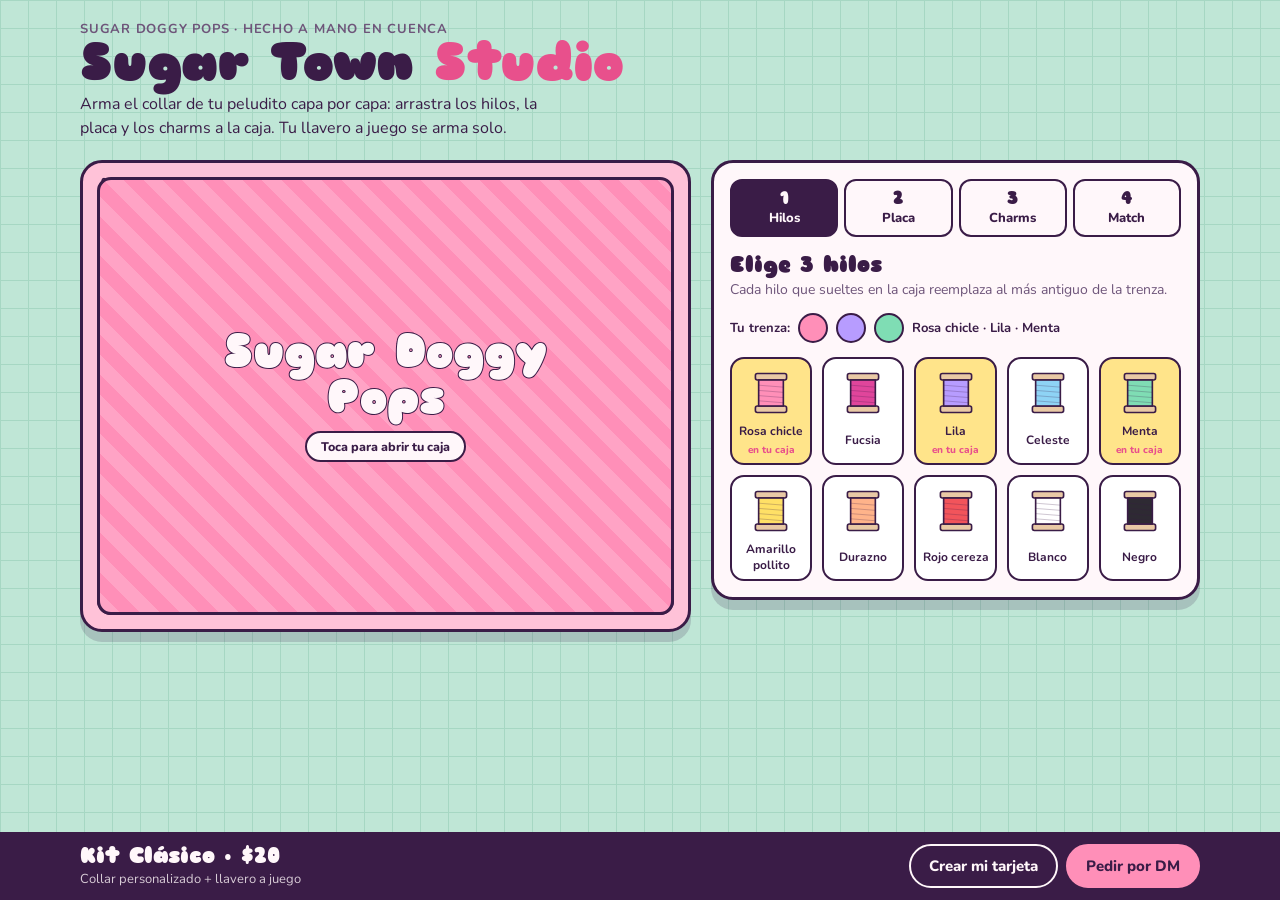
==== studio/index.html @ d98aad92 "Add Sugar Town Studio interactive collar builder prototype Drag-and-drop configurator for Sugar Dogg" ====
<!doctype html>
<html lang="es">
<head>
<meta charset="utf-8">
<meta name="viewport" content="width=device-width,initial-scale=1,viewport-fit=cover">
<title>Sugar Town Studio</title>
<meta name="claude:viewport-fit-sides" content="cover">
<link rel="preconnect" href="https://fonts.googleapis.com">
<link rel="stylesheet" href="https://fonts.googleapis.com/css2?family=Sniglet:wght@400;800&family=Nunito:wght@500;700;800&display=swap">
<style>
/* Layout: a craft workbench seen from above — mint cutting mat, an open gift box in the middle holding the collar, trays of materials beside it. One deliberate pastel world, single theme by choice. */
:root{
  --mat:#BFE6D6;        /* cutting mat */
  --mat-line:#A6D7C3;
  --ink:#3A1C47;        /* deep plum, all text and outlines */
  --ink-soft:#6E557A;
  --pink:#FF8FB8;       /* brand candy pink */
  --pink-deep:#E8508C;
  --butter:#FFE48A;
  --lilac:#CDB6FF;
  --paper:#FFF7FA;
  --box:#FFC2D8;
  --silver:#CFD5DD;
  --display:"Sniglet","Arial Rounded MT Bold","Trebuchet MS",sans-serif;
  --body:"Nunito","Avenir Next","Segoe UI",system-ui,sans-serif;
  color-scheme:light;
}
*{box-sizing:border-box}
[hidden]{display:none!important}
html,body{min-height:100%}
body{
  margin:0;font-family:var(--body);color:var(--ink);font-size:15px;
  background-color:var(--mat);
  background-image:
    linear-gradient(var(--mat-line) 1px,transparent 1px),
    linear-gradient(90deg,var(--mat-line) 1px,transparent 1px);
  background-size:28px 28px;
  padding-left:max(16px,env(safe-area-inset-left,0px));
  padding-right:max(16px,env(safe-area-inset-right,0px));
  padding-block:20px 140px;
}
.wrap{max-width:1120px;margin:0 auto;display:grid;gap:20px}
header{display:flex;flex-wrap:wrap;align-items:flex-end;justify-content:space-between;gap:8px 20px}
h1{font-family:var(--display);font-weight:800;font-size:clamp(30px,6vw,52px);line-height:.95;margin:0;letter-spacing:-.01em;text-wrap:balance}
h1 span{color:var(--pink-deep)}
.tag{font-size:13px;font-weight:700;color:var(--ink-soft);letter-spacing:.06em;text-transform:uppercase}
.lede{margin:6px 0 0;max-width:46ch;font-size:16px;line-height:1.45}

.bench{display:grid;gap:20px;align-items:start}
@media (min-width:900px){.bench{grid-template-columns:minmax(0,1.25fr) minmax(0,1fr)}}

/* the gift box */
.stage{position:relative;background:var(--box);border:3px solid var(--ink);border-radius:22px;padding:14px;box-shadow:0 10px 0 rgba(58,28,71,.18)}
.ruler{height:22px;margin:0 4px 10px;border-bottom:2px solid var(--ink);
  background:
    repeating-linear-gradient(90deg,var(--ink) 0 2px,transparent 2px 40px) bottom/100% 14px no-repeat,
    repeating-linear-gradient(90deg,var(--ink) 0 1px,transparent 1px 8px) bottom/100% 6px no-repeat;
  display:flex;justify-content:space-between;font-size:10px;font-weight:800;color:var(--ink);line-height:1}
.inner{position:relative;background:var(--paper);border:3px solid var(--ink);border-radius:14px;overflow:hidden;
  background-image:radial-gradient(rgba(255,143,184,.28) 2px,transparent 2.5px);background-size:22px 22px}
.inner.over{outline:4px dashed var(--pink-deep);outline-offset:-10px}
.inner.pop{animation:pop .45s cubic-bezier(.3,1.6,.5,1)}
@keyframes pop{0%{transform:scale(1)}40%{transform:scale(1.025,.975)}100%{transform:scale(1)}}
#art{display:block;width:100%;height:auto;aspect-ratio:600/420;max-width:100%}
.hint{position:absolute;left:12px;bottom:10px;font-size:12px;font-weight:800;background:var(--butter);border:2px solid var(--ink);border-radius:999px;padding:3px 10px}
.lid{position:absolute;inset:14px;border-radius:14px;border:3px solid var(--ink);background:var(--pink);display:grid;place-items:center;text-align:center;cursor:pointer;z-index:3;
  transition:transform .8s cubic-bezier(.6,-0.3,.4,1.2),opacity .5s .4s;
  background-image:repeating-linear-gradient(45deg,rgba(255,255,255,.18) 0 14px,transparent 14px 28px)}
.lid b{font-family:var(--display);font-size:clamp(28px,6vw,46px);color:var(--paper);-webkit-text-stroke:2px var(--ink);paint-order:stroke;display:block;line-height:1}
.lid small{display:inline-block;margin-top:10px;font-weight:800;background:var(--paper);border:2px solid var(--ink);border-radius:999px;padding:5px 14px}
.lid.open{transform:translateY(-115%) rotate(-8deg);opacity:0;pointer-events:none}
.spark{position:absolute;width:12px;height:12px;pointer-events:none;z-index:4;
  background:var(--butter);clip-path:polygon(50% 0,62% 38%,100% 50%,62% 62%,50% 100%,38% 62%,0 50%,38% 38%);
  animation:spark .8s ease-out forwards}
@keyframes spark{from{transform:translate(0,0) scale(.4);opacity:1}to{transform:translate(var(--dx),var(--dy)) scale(1.3) rotate(90deg);opacity:0}}

/* trays */
.panel{background:var(--paper);border:3px solid var(--ink);border-radius:22px;padding:16px;display:grid;gap:14px;box-shadow:0 10px 0 rgba(58,28,71,.18)}
.steps{display:grid;grid-template-columns:repeat(4,1fr);gap:6px}
.steps button{font:800 13px var(--body);color:var(--ink);background:transparent;border:2px solid var(--ink);border-radius:12px;padding:8px 4px;cursor:pointer;display:grid;gap:2px;justify-items:center}
.steps button i{font-style:normal;font-family:var(--display);font-size:18px;line-height:1}
.steps button[aria-selected="true"]{background:var(--ink);color:var(--paper)}
.steps button.done:not([aria-selected="true"]) i::after{content:" ✓";color:var(--pink-deep)}
.trayhead h2{font-family:var(--display);font-weight:800;font-size:22px;margin:0}
.trayhead p{margin:2px 0 0;color:var(--ink-soft);font-size:14px}
.tray{display:grid;grid-template-columns:repeat(auto-fill,minmax(78px,1fr));gap:10px}
.item{touch-action:none;user-select:none;-webkit-user-select:none;font:700 12px var(--body);color:var(--ink);background:#fff;border:2px solid var(--ink);border-radius:14px;padding:8px 4px 6px;cursor:grab;display:grid;justify-items:center;gap:4px;transition:transform .15s}
.item:hover{transform:translateY(-2px) rotate(-1deg)}
.item:focus-visible,.steps button:focus-visible,.btn:focus-visible,.chip:focus-visible,input:focus-visible{outline:3px solid var(--pink-deep);outline-offset:2px}
.item svg{width:52px;height:52px;display:block}
.item.on{background:var(--butter)}
.item.on::after{content:"en tu caja";font-size:10px;font-weight:800;color:var(--pink-deep)}
.ghost{position:fixed;z-index:50;pointer-events:none;margin:0;transform:rotate(-6deg) scale(1.08);box-shadow:0 12px 20px rgba(58,28,71,.25);transition:none}
.ghost.fly{transition:all .35s cubic-bezier(.5,0,.7,1);opacity:0}
.slots{display:flex;gap:8px;align-items:center;flex-wrap:wrap;font-size:13px;font-weight:700}
.slot{width:30px;height:30px;border-radius:50%;border:2px solid var(--ink)}
.field{display:grid;gap:4px;font-weight:800;font-size:13px}
.field input{font:800 18px var(--display);letter-spacing:.04em;color:var(--ink);background:#fff;border:2px solid var(--ink);border-radius:12px;padding:9px 12px;width:100%;min-width:0}
.field small{font-weight:600;color:var(--ink-soft)}
.chips{display:flex;flex-wrap:wrap;gap:6px}
.chip{font:800 13px var(--body);color:var(--ink);background:#fff;border:2px solid var(--ink);border-radius:999px;padding:5px 12px;cursor:pointer}
.chip[aria-pressed="true"]{background:var(--lilac)}

/* order bar */
.bar{position:fixed;left:0;right:0;bottom:0;z-index:20;background:var(--ink);color:var(--paper);
  padding:12px max(16px,env(safe-area-inset-right,0px)) calc(12px + env(safe-area-inset-bottom,0px)) max(16px,env(safe-area-inset-left,0px))}
.bar .in{max-width:1120px;margin:0 auto;display:flex;flex-wrap:wrap;align-items:center;justify-content:space-between;gap:10px}
.kit b{font-family:var(--display);font-size:22px;display:block;line-height:1.05}
.kit span{font-size:13px;opacity:.8}
.actions{display:flex;gap:8px;flex-wrap:wrap}
.btn{font:800 15px var(--body);border:2px solid var(--paper);border-radius:999px;padding:10px 18px;cursor:pointer;background:transparent;color:var(--paper);text-decoration:none;display:inline-block}
.btn.solid{background:var(--pink);color:var(--ink);border-color:var(--pink)}

/* sheet */
.sheet{position:fixed;inset:0;z-index:60;background:rgba(58,28,71,.55);display:grid;place-items:center;
  padding:max(16px,env(safe-area-inset-top,0px)) max(16px,env(safe-area-inset-right,0px)) max(16px,env(safe-area-inset-bottom,0px)) max(16px,env(safe-area-inset-left,0px))}
.card{background:var(--paper);border:3px solid var(--ink);border-radius:22px;padding:18px;width:min(440px,100%);max-height:100%;overflow:auto;display:grid;gap:12px}
.card h3{font-family:var(--display);font-size:24px;margin:0}
.card img{width:100%;border-radius:14px;border:2px solid var(--ink)}
.card textarea{width:100%;min-height:190px;font:600 14px/1.45 var(--body);color:var(--ink);border:2px solid var(--ink);border-radius:12px;padding:10px;resize:vertical}
.card p{margin:0;font-size:14px;line-height:1.45}
.card .actions .btn{color:var(--ink);border-color:var(--ink)}
.card .actions .btn.solid{border-color:var(--ink)}
.note{font-size:12px;color:var(--ink-soft)}
@media (prefers-reduced-motion:reduce){*,*::before,*::after{animation:none!important;transition:none!important}}
</style>
</head>
<body>

<div class="wrap">
  <header>
    <div>
      <div class="tag">Sugar Doggy Pops · Hecho a mano en Cuenca</div>
      <h1>Sugar Town <span>Studio</span></h1>
      <p class="lede">Arma el collar de tu peludito capa por capa: arrastra los hilos, la placa y los charms a la caja. Tu llavero a juego se arma solo.</p>
    </div>
  </header>

  <div class="bench">
    <section class="stage" aria-label="Tu caja Sugar Doggy Pops">
      <div class="ruler" aria-hidden="true"><span>0</span><span>5</span><span>10</span><span>15</span><span>20</span><span>25 cm</span></div>
      <div class="inner" id="drop">
        <svg id="art" viewBox="0 0 600 420" role="img" aria-label="Vista previa del collar y llavero"></svg>
        <span class="hint" id="hint">Arrastra aquí ↓ o toca un material</span>
      </div>
      <div class="lid" id="lid" role="button" tabindex="0" aria-label="Abrir la caja">
        <div><b>Sugar Doggy<br>Pops</b><small>Toca para abrir tu caja</small></div>
      </div>
    </section>

    <section class="panel" aria-label="Materiales">
      <div class="steps" role="tablist" id="steps"></div>
      <div class="trayhead"><h2 id="tt"></h2><p id="td"></p></div>
      <div id="extra"></div>
      <div class="tray" id="tray"></div>
    </section>
  </div>
</div>

<div class="bar">
  <div class="in">
    <div class="kit"><b id="kitName">Kit Clásico · $20</b><span id="kitDesc">Collar personalizado + llavero a juego</span></div>
    <div class="actions">
      <button class="btn" id="shareBtn" type="button">Crear mi tarjeta</button>
      <button class="btn solid" id="orderBtn" type="button">Pedir por DM</button>
    </div>
  </div>
</div>

<div class="sheet" id="sheet" hidden>
  <div class="card" id="sheetCard" role="dialog" aria-modal="true"></div>
</div>

<script>
const INK='#3A1C47';
const THREADS=[
  {id:'rosa',name:'Rosa chicle',c:'#FF8FB8'},{id:'fucsia',name:'Fucsia',c:'#E0459B'},
  {id:'lila',name:'Lila',c:'#B79CFF'},{id:'celeste',name:'Celeste',c:'#8ED3F5'},
  {id:'menta',name:'Menta',c:'#7FDDB4'},{id:'pollito',name:'Amarillo pollito',c:'#FFE066'},
  {id:'durazno',name:'Durazno',c:'#FFB38A'},{id:'cereza',name:'Rojo cereza',c:'#F2545B'},
  {id:'blanco',name:'Blanco',c:'#FFFFFF'},{id:'negro',name:'Negro',c:'#2E2A33'}
];
const PLATES=[{id:'hueso',name:'Hueso'},{id:'corazon',name:'Corazón'},{id:'circulo',name:'Círculo'},{id:'estrella',name:'Estrella'}];
const CHARMS=[{id:'estrella',name:'Estrellita'},{id:'corazon',name:'Corazón'},{id:'mono',name:'Moño'},{id:'margarita',name:'Margarita'},{id:'cereza',name:'Cerezas'},{id:'brillo',name:'Brillito'},{id:'huesito',name:'Huesito'}];
const STEPS=[
  {id:'hilos',n:'1',label:'Hilos',t:'Elige 3 hilos',d:'Cada hilo que sueltes en la caja reemplaza al más antiguo de la trenza.'},
  {id:'placa',n:'2',label:'Placa',t:'Su placa con nombre',d:'Arrastra una forma y escribe el nombre de tu peludito.'},
  {id:'charms',n:'3',label:'Charms',t:'Charms decorativos',d:'Hasta 2. Con charms tu pedido pasa a Kit Full ($25). Toca uno puesto para quitarlo.'},
  {id:'match',n:'4',label:'Match',t:'Tu llavero a juego',d:'Misma trenza, tu palabra. Tú y tu peludito, siempre matchy.'}
];
const state={threads:['rosa','lila','menta'],plate:'corazon',name:'LOKI',phone:'',charms:[],word:'DOG MOM',step:'hilos',touched:new Set()};
const $=s=>document.querySelector(s);
const thread=id=>THREADS.find(t=>t.id===id);
const esc=s=>String(s).replace(/[&<>"]/g,c=>({'&':'&amp;','<':'&lt;','>':'&gt;','"':'&quot;'}[c]));

/* ---------- drawing ---------- */
function braidRing(cx,cy,r,cols){
  let s=`<circle cx="${cx}" cy="${cy}" r="${r}" fill="none" stroke="${INK}" stroke-width="32"/>`;
  s+=`<circle cx="${cx}" cy="${cy}" r="${r}" fill="none" stroke="${cols[0]}" stroke-width="26"/>`;
  const N=46;
  for(let i=0;i<N;i++){
    const a=i/N*Math.PI*2, t=a*180/Math.PI+90;
    const ox=cx+(r+6)*Math.cos(a), oy=cy+(r+6)*Math.sin(a);
    const ix=cx+(r-6)*Math.cos(a), iy=cy+(r-6)*Math.sin(a);
    s+=`<ellipse cx="${ox.toFixed(1)}" cy="${oy.toFixed(1)}" rx="9.5" ry="5.5" transform="rotate(${(t+38).toFixed(1)} ${ox.toFixed(1)} ${oy.toFixed(1)})" fill="${cols[i%3]}" stroke="rgba(58,28,71,.35)" stroke-width="1.2"/>`;
    s+=`<ellipse cx="${ix.toFixed(1)}" cy="${iy.toFixed(1)}" rx="9.5" ry="5.5" transform="rotate(${(t-38).toFixed(1)} ${ix.toFixed(1)} ${iy.toFixed(1)})" fill="${cols[(i+1)%3]}" stroke="rgba(58,28,71,.35)" stroke-width="1.2"/>`;
  }
  return s;
}
function braidLine(x,y1,y2,cols){
  let s=`<rect x="${x-15}" y="${y1}" width="30" height="${y2-y1}" rx="8" fill="${INK}"/><rect x="${x-12}" y="${y1+2}" width="24" height="${y2-y1-4}" rx="6" fill="${cols[0]}"/>`;
  for(let i=0,y=y1+7;y<y2-4;i++,y+=10){
    s+=`<ellipse cx="${x-5}" cy="${y}" rx="8.5" ry="5" transform="rotate(-38 ${x-5} ${y})" fill="${cols[i%3]}" stroke="rgba(58,28,71,.35)" stroke-width="1.2"/>`;
    s+=`<ellipse cx="${x+5}" cy="${y}" rx="8.5" ry="5" transform="rotate(38 ${x+5} ${y})" fill="${cols[(i+1)%3]}" stroke="rgba(58,28,71,.35)" stroke-width="1.2"/>`;
  }
  return s;
}
function starPts(R,r){let p=[];for(let i=0;i<10;i++){const a=-Math.PI/2+i*Math.PI/5,rr=i%2?r:R;p.push((rr*Math.cos(a)).toFixed(1)+','+(rr*Math.sin(a)).toFixed(1))}return p.join(' ')}
function plateShapes(shape,fill,stroke,sw){
  const a=`fill="${fill}" stroke="${stroke}" stroke-width="${sw}" stroke-linejoin="round"`;
  if(shape==='hueso') return `<rect x="-58" y="-21" width="116" height="42" rx="6" ${a}/><circle cx="-62" cy="-17" r="20" ${a}/><circle cx="-62" cy="17" r="20" ${a}/><circle cx="62" cy="-17" r="20" ${a}/><circle cx="62" cy="17" r="20" ${a}/>`;
  if(shape==='corazon') return `<path d="M0,46 C-92,-4 -60,-68 0,-30 C60,-68 92,-4 0,46Z" ${a}/>`;
  if(shape==='circulo') return `<circle r="44" ${a}/>`;
  return `<polygon points="${starPts(56,28)}" ${a}/>`;
}
const PLATE_W={hueso:150,corazon:96,circulo:78,estrella:58};
function plate(shape,x,y,text,s=1){
  const len=Math.max(text.length,1), w=PLATE_W[shape];
  const fs=Math.min(shape==='hueso'?34:26,w/(len*0.66));
  const ty=shape==='corazon'?2:shape==='estrella'?6:0;
  return `<g transform="translate(${x} ${y}) scale(${s})">${plateShapes(shape,INK,INK,8)}${plateShapes(shape,'#fff','none',0)}
  <text x="0" y="${ty}" text-anchor="middle" dominant-baseline="central" font-family="Sniglet,'Arial Rounded MT Bold',sans-serif" font-weight="800" font-size="${fs.toFixed(1)}" fill="${INK}">${esc(text)}</text></g>`;
}
function charm(id,x,y,s=1){
  const o=`stroke="${INK}" stroke-width="2.5" stroke-linejoin="round"`;
  let g='';
  if(id==='estrella') g=`<polygon points="${starPts(17,8)}" fill="#FFE066" ${o}/>`;
  else if(id==='corazon') g=`<path d="M0,15 C-26,-1 -18,-21 0,-9 C18,-21 26,-1 0,15Z" fill="#FF8FB8" ${o}/>`;
  else if(id==='mono') g=`<path d="M0,0 L-18,-11 L-18,11Z M0,0 L18,-11 L18,11Z" fill="#CDB6FF" ${o}/><circle r="5.5" fill="#CDB6FF" ${o}/>`;
  else if(id==='margarita'){for(let i=0;i<6;i++){const a=i*Math.PI/3;g+=`<circle cx="${(10*Math.cos(a)).toFixed(1)}" cy="${(10*Math.sin(a)).toFixed(1)}" r="7" fill="#fff" ${o}/>`}g+=`<circle r="6" fill="#FFE066" ${o}/>`}
  else if(id==='cereza') g=`<path d="M-7,4 Q-4,-14 4,-18 Q4,-6 9,6" fill="none" stroke="#3E9C6B" stroke-width="3" stroke-linecap="round"/><circle cx="-8" cy="8" r="8" fill="#F2545B" ${o}/><circle cx="9" cy="9" r="8" fill="#F2545B" ${o}/>`;
  else if(id==='brillo') g=`<path d="M0,-19 Q3,-3 19,0 Q3,3 0,19 Q-3,3 -19,0 Q-3,-3 0,-19Z" fill="#FFE48A" ${o}/>`;
  else g=`<g transform="scale(.26)">${plateShapes('hueso',INK,INK,14)}${plateShapes('hueso','#fff','none',0)}</g>`;
  return `<g transform="translate(${x} ${y}) scale(${s})">${g}</g>`;
}

function drawArt(){
  const cols=state.threads.map(id=>thread(id).c);
  const cx=215,cy=178,r=116;
  let s=`<g>`;
  // collar
  s+=braidRing(cx,cy,r,cols);
  // buckle
  s+=`<rect x="${cx-22}" y="${cy-r-24}" width="44" height="48" rx="9" fill="${'#CFD5DD'}" stroke="${INK}" stroke-width="3"/><rect x="${cx-12}" y="${cy-r-12}" width="24" height="24" rx="5" fill="#F4F6F9" stroke="${INK}" stroke-width="2.5"/>`;
  // charms hang beside the plate
  const ang=[42,138];
  state.charms.forEach((c,i)=>{
    const a=ang[i]*Math.PI/180, hx=cx+(r+10)*Math.cos(a), hy=cy+(r+10)*Math.sin(a);
    s+=`<line x1="${hx.toFixed(1)}" y1="${hy.toFixed(1)}" x2="${hx.toFixed(1)}" y2="${(hy+16).toFixed(1)}" stroke="${INK}" stroke-width="2.5"/>`;
    s+=`<circle cx="${hx.toFixed(1)}" cy="${hy.toFixed(1)}" r="5" fill="none" stroke="#B9C0CA" stroke-width="3"/>`;
    s+=charm(c,hx,hy+34,1.25);
  });
  // plate
  const py=cy+r+64;
  s+=`<circle cx="${cx}" cy="${cy+r+14}" r="9" fill="none" stroke="${INK}" stroke-width="7"/><circle cx="${cx}" cy="${cy+r+14}" r="9" fill="none" stroke="#CFD5DD" stroke-width="4"/>`;
  s+=plate(state.plate,cx,py,state.name||'NOMBRE',0.95);
  if(state.phone.trim()) s+=`<text x="${cx}" y="${py+60}" text-anchor="middle" font-family="Nunito,sans-serif" font-weight="800" font-size="12" fill="${INK}">atrás: ${esc(state.phone.trim())}</text>`;
  // keychain
  const kx=478;
  s+=`<circle cx="${kx}" cy="64" r="25" fill="none" stroke="${INK}" stroke-width="10"/><circle cx="${kx}" cy="64" r="25" fill="none" stroke="#CFD5DD" stroke-width="6"/>`;
  s+=braidLine(kx,86,228,cols);
  const word=(state.word||'DOG MOM').trim(), ww=Math.min(178,Math.max(90,word.length*17+28));
  s+=`<rect x="${kx-ww/2}" y="236" width="${ww}" height="48" rx="14" fill="#fff" stroke="${INK}" stroke-width="4"/>`;
  s+=`<text x="${kx}" y="261" text-anchor="middle" dominant-baseline="central" font-family="Sniglet,'Arial Rounded MT Bold',sans-serif" font-weight="800" font-size="${Math.min(24,(ww-20)/(word.length*.62)).toFixed(1)}" fill="${INK}">${esc(word)}</text>`;
  s+=`<text x="${kx}" y="312" text-anchor="middle" font-family="Nunito,sans-serif" font-weight="800" font-size="13" fill="${INK}" opacity=".6">llavero a juego</text>`;
  s+=`</g>`;
  $('#art').innerHTML=s;
}

/* ---------- trays ---------- */
function mini(inner,vb='-40 -40 80 80'){return `<svg viewBox="${vb}" aria-hidden="true">${inner}</svg>`}
function spool(c){return `<rect x="-24" y="-30" width="48" height="10" rx="3" fill="#E9C9A5" stroke="${INK}" stroke-width="2.5"/><rect x="-24" y="20" width="48" height="10" rx="3" fill="#E9C9A5" stroke="${INK}" stroke-width="2.5"/><rect x="-19" y="-20" width="38" height="40" fill="${c}" stroke="${INK}" stroke-width="2.5"/>`+[-12,-4,4,12].map(y=>`<line x1="-19" y1="${y}" x2="19" y2="${y+3}" stroke="rgba(58,28,71,.25)" stroke-width="1.5"/>`).join('')}

function renderSteps(){
  $('#steps').innerHTML=STEPS.map(st=>`<button type="button" role="tab" id="tab-${st.id}" aria-selected="${state.step===st.id}" class="${state.touched.has(st.id)?'done':''}" data-step="${st.id}"><i>${st.n}</i>${st.label}</button>`).join('');
}
function renderTray(){
  const st=STEPS.find(s=>s.id===state.step);
  $('#tt').textContent=st.t; $('#td').textContent=st.d;
  let extra='',items='';
  if(st.id==='hilos'){
    extra=`<div class="slots"><span>Tu trenza:</span>${state.threads.map(id=>`<span class="slot" title="${thread(id).name}" style="background:${thread(id).c}"></span>`).join('')}<span>${state.threads.map(id=>thread(id).name).join(' · ')}</span></div>`;
    items=THREADS.map(t=>`<button type="button" class="item ${state.threads.includes(t.id)?'on':''}" data-kind="hilo" data-v="${t.id}">${mini(spool(t.c))}${t.name}</button>`).join('');
  }else if(st.id==='placa'){
    extra=`<label class="field" for="nameIn">Nombre de tu peludito<input id="nameIn" maxlength="10" autocomplete="off" value="${esc(state.name)}"><small>Hasta 10 letras. Ejemplo cargado: LOKI.</small></label>
    <label class="field" for="phoneIn">Número atrás de la placa (opcional)<input id="phoneIn" inputmode="tel" maxlength="14" autocomplete="off" value="${esc(state.phone)}" placeholder="099 123 4567"><small>Incluido en el Kit Full ($25).</small></label>`;
    items=PLATES.map(p=>`<button type="button" class="item ${state.plate===p.id?'on':''}" data-kind="placa" data-v="${p.id}">${mini(`<g transform="scale(.42)">${plateShapes(p.id,INK,INK,8)}${plateShapes(p.id,'#fff','none',0)}</g>`)}${p.name}</button>`).join('');
  }else if(st.id==='charms'){
    items=CHARMS.map(c=>`<button type="button" class="item ${state.charms.includes(c.id)?'on':''}" data-kind="charm" data-v="${c.id}">${mini(charm(c.id,0,0,1.5))}${c.name}</button>`).join('');
  }else{
    const opts=['DOG MOM','CAT MOM','DOG DAD','BESTIE'];
    extra=`<label class="field" for="wordIn">Palabra de tu llavero<input id="wordIn" maxlength="10" autocomplete="off" value="${esc(state.word)}"><small>Tu nombre, DOG MOM, CAT MOM… tú eliges.</small></label>
    <div class="chips">${opts.map(o=>`<button type="button" class="chip" data-word="${o}" aria-pressed="${state.word===o}">${o}</button>`).join('')}</div>`;
  }
  $('#extra').innerHTML=extra; $('#tray').innerHTML=items; $('#tray').hidden=!items;
  const ni=$('#nameIn'); if(ni) ni.oninput=e=>{state.name=e.target.value.toUpperCase().slice(0,10);e.target.value=state.name;state.touched.add('placa');update(false)};
  const pi=$('#phoneIn'); if(pi) pi.oninput=e=>{state.phone=e.target.value;update(false)};
  const wi=$('#wordIn'); if(wi) wi.oninput=e=>{state.word=e.target.value.toUpperCase().slice(0,10);e.target.value=state.word;state.touched.add('match');update(false);document.querySelectorAll('.chip').forEach(c=>c.setAttribute('aria-pressed',c.dataset.word===state.word))};
}
function kit(){const full=state.charms.length>0||state.phone.trim()!=='';return full?{name:'Kit Full',price:25,desc:'Collar + 2 charms + número atrás + llavero a juego'}:{name:'Kit Clásico',price:20,desc:'Collar personalizado + llavero a juego'}}
function update(trays=true){
  drawArt();
  const k=kit(); $('#kitName').textContent=`${k.name} · $${k.price}`; $('#kitDesc').textContent=k.desc;
  if(trays){renderSteps();renderTray()} else renderSteps();
}

function apply(kind,v){
  if(kind==='hilo'){ if(state.threads.includes(v)) return; state.threads=[...state.threads.slice(1),v]; state.touched.add('hilos'); }
  if(kind==='placa'){ state.plate=v; state.touched.add('placa'); }
  if(kind==='charm'){
    if(state.charms.includes(v)) state.charms=state.charms.filter(c=>c!==v);
    else state.charms=[...state.charms,v].slice(-2);
    state.touched.add('charms');
  }
  update(); celebrate();
}
function celebrate(){
  const box=$('#drop'); box.classList.remove('pop'); void box.offsetWidth; box.classList.add('pop');
  $('#hint').hidden=true;
  const stage=$('.stage'), r=stage.getBoundingClientRect();
  for(let i=0;i<10;i++){
    const sp=document.createElement('span'); sp.className='spark';
    sp.style.left=(r.width*.37)+'px'; sp.style.top=(r.height*.5)+'px';
    const a=Math.random()*Math.PI*2, d=60+Math.random()*90;
    sp.style.setProperty('--dx',Math.cos(a)*d+'px'); sp.style.setProperty('--dy',Math.sin(a)*d+'px');
    stage.appendChild(sp); setTimeout(()=>sp.remove(),850);
  }
}

/* ---------- drag & drop (pointer) ---------- */
let drag=null;
function overDrop(x,y){const r=$('#drop').getBoundingClientRect();return x>=r.left&&x<=r.right&&y>=r.top&&y<=r.bottom}
$('#tray').addEventListener('pointerdown',e=>{
  const it=e.target.closest('.item'); if(!it) return;
  drag={it,x0:e.clientX,y0:e.clientY,ghost:null,id:e.pointerId}; it.setPointerCapture(e.pointerId);
});
$('#tray').addEventListener('pointermove',e=>{
  if(!drag||e.pointerId!==drag.id) return;
  if(!drag.ghost&&Math.hypot(e.clientX-drag.x0,e.clientY-drag.y0)>6){
    const r=drag.it.getBoundingClientRect(), g=drag.it.cloneNode(true);
    g.classList.add('ghost'); g.style.width=r.width+'px'; g.style.left=r.left+'px'; g.style.top=r.top+'px';
    drag.dx=e.clientX-r.left; drag.dy=e.clientY-r.top; document.body.appendChild(g); drag.ghost=g;
  }
  if(drag.ghost){drag.ghost.style.left=(e.clientX-drag.dx)+'px';drag.ghost.style.top=(e.clientY-drag.dy)+'px';$('#drop').classList.toggle('over',overDrop(e.clientX,e.clientY))}
});
function endDrag(e,cancel){
  if(!drag||e.pointerId!==drag.id) return;
  const {it,ghost}=drag; drag=null; $('#drop').classList.remove('over');
  if(!ghost){ if(!cancel) apply(it.dataset.kind,it.dataset.v); return; }
  if(!cancel&&overDrop(e.clientX,e.clientY)){
    const r=$('#drop').getBoundingClientRect();
    ghost.classList.add('fly'); ghost.style.left=(r.left+r.width*.33)+'px'; ghost.style.top=(r.top+r.height*.4)+'px';
    setTimeout(()=>{ghost.remove();apply(it.dataset.kind,it.dataset.v)},300);
  } else ghost.remove();
}
$('#tray').addEventListener('pointerup',e=>endDrag(e,false));
$('#tray').addEventListener('pointercancel',e=>endDrag(e,true));
$('#tray').addEventListener('keydown',e=>{const it=e.target.closest('.item');if(it&&(e.key==='Enter'||e.key===' ')){e.preventDefault();apply(it.dataset.kind,it.dataset.v)}});
$('#tray').addEventListener('click',e=>{if(e.detail===0){const it=e.target.closest('.item');if(it)apply(it.dataset.kind,it.dataset.v)}});

$('#steps').addEventListener('click',e=>{const b=e.target.closest('button');if(!b)return;state.step=b.dataset.step;if(b.dataset.step==='match')state.touched.add('match');update()});
$('#extra').addEventListener('click',e=>{const c=e.target.closest('.chip');if(!c)return;state.word=c.dataset.word;state.touched.add('match');update()});

/* ---------- lid ---------- */
const lid=$('#lid');
const openLid=()=>{if(!lid.classList.contains('open')){lid.classList.add('open');setTimeout(celebrate,450)}};
lid.addEventListener('click',openLid);
lid.addEventListener('keydown',e=>{if(e.key==='Enter'||e.key===' '){e.preventDefault();openLid()}});
setTimeout(openLid,matchMedia('(prefers-reduced-motion:reduce)').matches?0:1600);

/* ---------- order + share ---------- */
function orderText(){
  const k=kit();
  return [
    '¡Hola Sugar Doggy Pops! Quiero mi Kit Dúo Matchy 💖',
    `Kit: ${k.name} ($${k.price})`,
    `Nombre en la placa: ${state.name||'—'} (forma: ${PLATES.find(p=>p.id===state.plate).name})`,
    `Hilos: ${state.threads.map(id=>thread(id).name).join(', ')}`,
    `Charms: ${state.charms.length?state.charms.map(id=>CHARMS.find(c=>c.id===id).name).join(', '):'sin charms'}`,
    state.phone.trim()?`Número atrás de la placa: ${state.phone.trim()}`:null,
    `Llavero: ${state.word||'DOG MOM'}`,
    'Diseñado en Sugar Town Studio ✨'
  ].filter(Boolean).join('\n');
}
const sheet=$('#sheet'), card=$('#sheetCard');
function openSheet(html){card.innerHTML=html;sheet.hidden=false;card.querySelector('[data-close]')?.addEventListener('click',()=>sheet.hidden=true)}
sheet.addEventListener('click',e=>{if(e.target===sheet)sheet.hidden=true});
document.addEventListener('keydown',e=>{if(e.key==='Escape')sheet.hidden=true});

$('#orderBtn').addEventListener('click',()=>{
  const txt=orderText();
  openSheet(`<h3>Tu pedido está listo</h3>
  <p>Copia el mensaje y pégalo en el DM de <b>@sugardoggypops.ec</b>. Te respondemos con la confirmación y el envío a todo Ecuador.</p>
  <textarea id="orderTxt" aria-label="Mensaje del pedido" readonly>${esc(txt)}</textarea>
  <div class="actions"><button class="btn solid" id="copyBtn" type="button">Copiar pedido</button><a class="btn" href="https://ig.me/m/sugardoggypops.ec" target="_blank" rel="noopener">Abrir DM</a><button class="btn" data-close type="button">Seguir diseñando</button></div>
  <span class="note" id="copyNote"></span>`);
  $('#copyBtn').addEventListener('click',()=>{
    const ta=$('#orderTxt');
    navigator.clipboard?.writeText(txt).then(()=>{$('#copyNote').textContent='Copiado. Ahora ábrelo en el DM y pega.'}).catch(()=>{ta.focus();ta.select();$('#copyNote').textContent='Selecciona el texto y cópialo manualmente.'}) ?? (ta.select(),$('#copyNote').textContent='Selecciona el texto y cópialo manualmente.');
  });
});

$('#shareBtn').addEventListener('click',async()=>{
  openSheet(`<h3>Preparando tu tarjeta…</h3>`);
  try{
    const W=1080,H=1920,cv=document.createElement('canvas');cv.width=W;cv.height=H;const x=cv.getContext('2d');
    x.fillStyle='#BFE6D6';x.fillRect(0,0,W,H);
    x.strokeStyle='#A6D7C3';x.lineWidth=2;for(let i=0;i<W;i+=54){x.beginPath();x.moveTo(i,0);x.lineTo(i,H);x.stroke()}for(let j=0;j<H;j+=54){x.beginPath();x.moveTo(0,j);x.lineTo(W,j);x.stroke()}
    const rr=(X,Y,w,h,r,f,s)=>{x.beginPath();x.roundRect(X,Y,w,h,r);x.fillStyle=f;x.fill();if(s){x.lineWidth=8;x.strokeStyle=s;x.stroke()}};
    rr(70,330,940,1010,48,'#FFC2D8',INK); rr(110,370,860,930,32,'#FFF7FA',INK);
    const svg=new XMLSerializer().serializeToString($('#art')).replace('<svg','<svg width="1200" height="840"');
    const img=new Image(); img.src='data:image/svg+xml;charset=utf-8,'+encodeURIComponent(svg);
    await img.decode();
    x.drawImage(img,120,520,840,588);
    x.fillStyle=INK;x.textAlign='center';
    x.font='800 92px Sniglet, "Arial Rounded MT Bold", sans-serif';x.fillText(`${state.name||'Mi peludito'}`,W/2,200);
    x.font='800 44px Nunito, sans-serif';x.fillText('ya tiene su collar Sugar ✨',W/2,270);
    x.font='800 40px Nunito, sans-serif';x.fillText(state.threads.map(id=>thread(id).name).join(' · '),W/2,460);
    const k=kit(); x.font='800 56px Sniglet, sans-serif';x.fillText(`${k.name} · $${k.price}`,W/2,1460);
    x.font='700 40px Nunito, sans-serif';x.fillText('Diseña el tuyo en Sugar Town Studio',W/2,1540);
    rr(290,1620,500,96,48,'#3A1C47');x.fillStyle='#FFF7FA';x.font='800 42px Nunito, sans-serif';x.fillText('@sugardoggypops.ec',W/2,1683);
    const url=cv.toDataURL('image/png');
    openSheet(`<h3>Tu tarjeta para historias</h3><img src="${url}" alt="Tarjeta con el diseño del collar de ${esc(state.name)}"><p>Mantén presionada la imagen para guardarla y súbela a tus historias etiquetando a <b>@sugardoggypops.ec</b>.</p><div class="actions"><button class="btn" data-close type="button">Cerrar</button></div>`);
  }catch(err){
    openSheet(`<h3>No se pudo crear la tarjeta</h3><p>Tu navegador bloqueó el dibujo de la imagen. Haz una captura de pantalla de la caja; se ve igual de bonita.</p><div class="actions"><button class="btn" data-close type="button">Cerrar</button></div>`);
  }
});

document.fonts?.ready.then(()=>drawArt());
update();
</script>
</body>
</html>
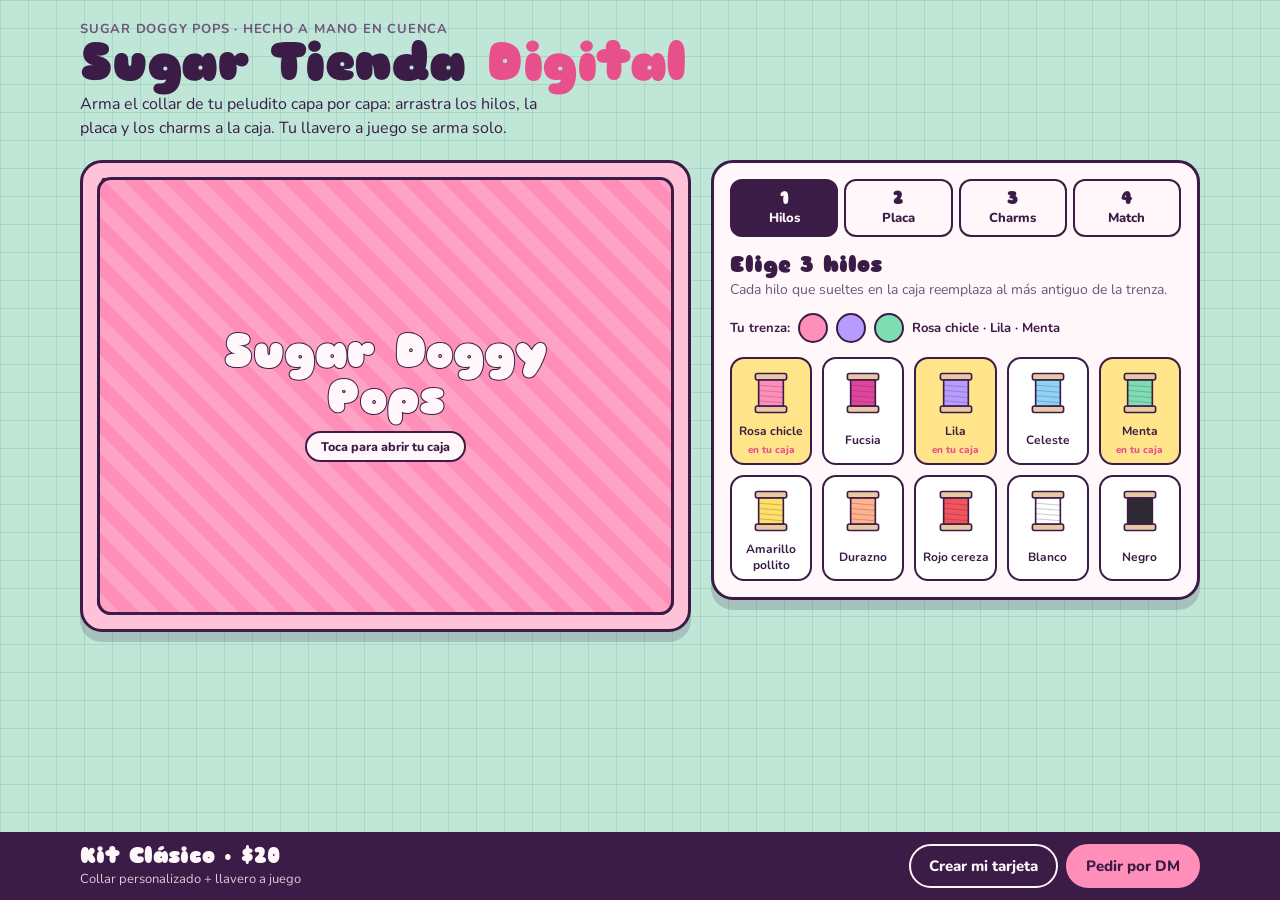
==== commit 8070ee77: "Rename project to Sugar Tienda Digital Co-Authored-By: Claude Opus 5.5 <noreply@anthropic.com> Claud" ====
--- a/studio/index.html
+++ b/studio/index.html
@@ -3,7 +3,7 @@
 <head>
 <meta charset="utf-8">
 <meta name="viewport" content="width=device-width,initial-scale=1,viewport-fit=cover">
-<title>Sugar Town Studio</title>
+<title>Sugar Tienda Digital</title>
 <meta name="claude:viewport-fit-sides" content="cover">
 <link rel="preconnect" href="https://fonts.googleapis.com">
 <link rel="stylesheet" href="https://fonts.googleapis.com/css2?family=Sniglet:wght@400;800&family=Nunito:wght@500;700;800&display=swap">
@@ -131,7 +131,7 @@
   <header>
     <div>
       <div class="tag">Sugar Doggy Pops · Hecho a mano en Cuenca</div>
-      <h1>Sugar Town <span>Studio</span></h1>
+      <h1>Sugar Tienda <span>Digital</span></h1>
       <p class="lede">Arma el collar de tu peludito capa por capa: arrastra los hilos, la placa y los charms a la caja. Tu llavero a juego se arma solo.</p>
     </div>
   </header>
@@ -389,7 +389,7 @@
     `Charms: ${state.charms.length?state.charms.map(id=>CHARMS.find(c=>c.id===id).name).join(', '):'sin charms'}`,
     state.phone.trim()?`Número atrás de la placa: ${state.phone.trim()}`:null,
     `Llavero: ${state.word||'DOG MOM'}`,
-    'Diseñado en Sugar Town Studio ✨'
+    'Diseñado en Sugar Tienda Digital ✨'
   ].filter(Boolean).join('\n');
 }
 const sheet=$('#sheet'), card=$('#sheetCard');
@@ -427,7 +427,7 @@
     x.font='800 44px Nunito, sans-serif';x.fillText('ya tiene su collar Sugar ✨',W/2,270);
     x.font='800 40px Nunito, sans-serif';x.fillText(state.threads.map(id=>thread(id).name).join(' · '),W/2,460);
     const k=kit(); x.font='800 56px Sniglet, sans-serif';x.fillText(`${k.name} · $${k.price}`,W/2,1460);
-    x.font='700 40px Nunito, sans-serif';x.fillText('Diseña el tuyo en Sugar Town Studio',W/2,1540);
+    x.font='700 40px Nunito, sans-serif';x.fillText('Diseña el tuyo en Sugar Tienda Digital',W/2,1540);
     rr(290,1620,500,96,48,'#3A1C47');x.fillStyle='#FFF7FA';x.font='800 42px Nunito, sans-serif';x.fillText('@sugardoggypops.ec',W/2,1683);
     const url=cv.toDataURL('image/png');
     openSheet(`<h3>Tu tarjeta para historias</h3><img src="${url}" alt="Tarjeta con el diseño del collar de ${esc(state.name)}"><p>Mantén presionada la imagen para guardarla y súbela a tus historias etiquetando a <b>@sugardoggypops.ec</b>.</p><div class="actions"><button class="btn" data-close type="button">Cerrar</button></div>`);
